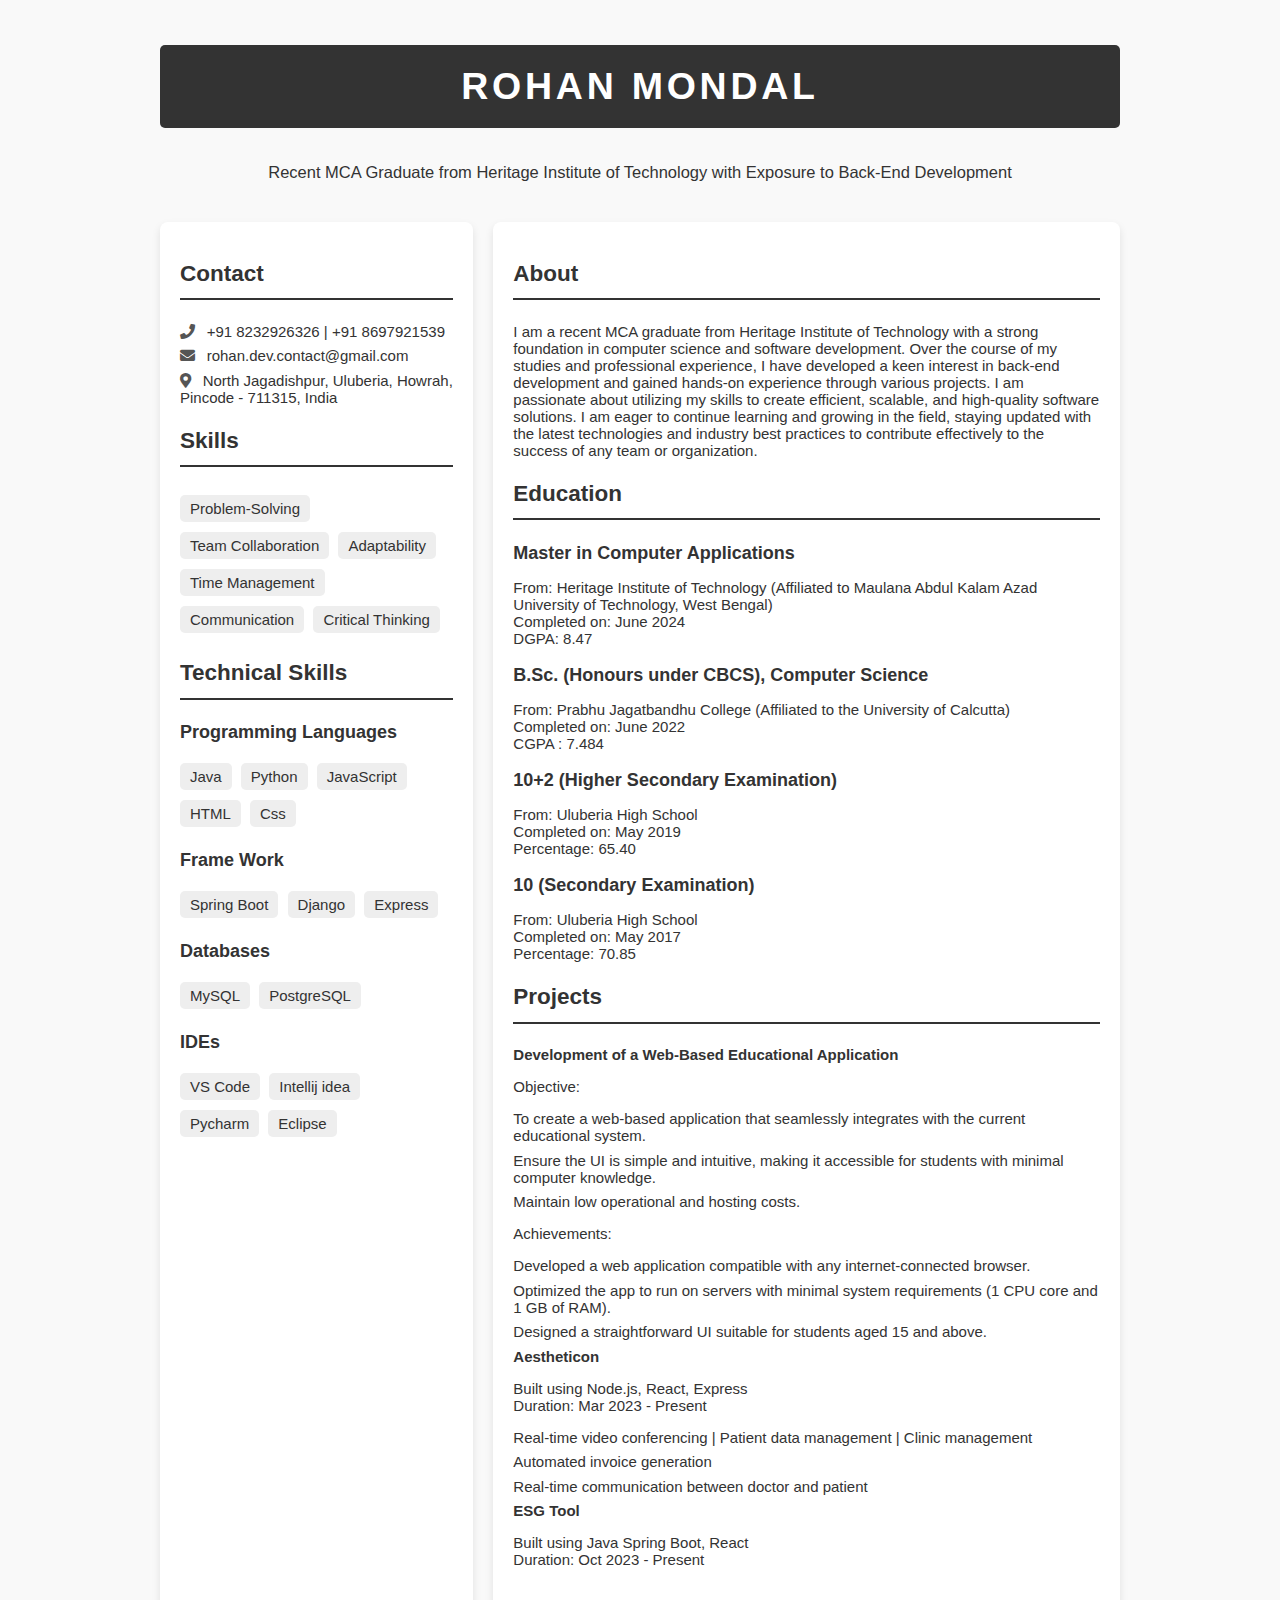
==== index2.html @ a6389d09 "v2.1" ====
<!DOCTYPE html>
<html lang="en">
  <head>
    <meta charset="UTF-8" />
    <meta name="viewport" content="width=device-width, initial-scale=1.0" />
    <title>Rohan Mondal Resume</title>
    <link
      rel="stylesheet"
      href="https://cdnjs.cloudflare.com/ajax/libs/font-awesome/5.15.4/css/all.min.css"
    />
    <link rel="stylesheet" href="style2.css" />
  </head>
  <body>
    <header id="header">
      <div class="header-content">
        <h1>ROHAN MONDAL</h1>
        <p>
          Recent MCA Graduate from Heritage Institute of Technology with
          Exposure to Back-End Development
        </p>
      </div>
    </header>
    <main>
      <section id="mainLeft">
        <div class="section-content">
          <h2>Contact</h2>
          <ul>
            <li><i class="fa fa-phone"></i> +91 8232926326 | +91 8697921539</li>
            <li>
              <i class="fa fa-envelope"></i>
              <a href="mailto:rohan.dev.contact@gmail.com"
                >rohan.dev.contact@gmail.com</a
              >
            </li>
            <li>
              <i class="fa fa-map-marker-alt"></i> North Jagadishpur, Uluberia,
              Howrah, Pincode - 711315, India
            </li>
            <!-- <li>
              <i class="fab fa-github"></i>
              <a href="https://github.com/rohan-dev-contact"
                >rohan-dev-contact</a
              >
            </li>
            <li>
              <i class="fab fa-linkedin"></i>
              <a href="https://www.linkedin.com/in/rohan-mondal-104376256/"
                >LinkedIn - Rohan Mondal</a
              >
            </li> -->
          </ul>
        </div>
        <div class="section-content">
          <h2>Skills</h2>
          <ul class="skills">
            <li>Problem-Solving</li>
            <li>Team Collaboration</li>
            <li>Adaptability</li>
            <li>Time Management</li>
            <li>Communication</li>
            <li>Critical Thinking</li>
          </ul>
        </div>
        <div class="section-content">
          <h2>Technical Skills</h2>
          <h3>Programming Languages</h3>
          <ul class="skills">
            <li>Java</li>
            <li>Python</li>
            <li>JavaScript</li>
            <li>HTML</li>
            <li>Css</li>
          </ul>
          <h3>Frame Work</h3>
          <ul class="skills">
            <li>Spring Boot</li>
            <li>Django</li>
            <li>Express</li>
          </ul>
          <h3>Databases</h3>
          <ul class="skills">
            <li>MySQL</li>
            <li>PostgreSQL</li>
          </ul>
          <h3>IDEs</h3>
          <ul class="skills">
            <li>VS Code</li>
            <li>Intellij idea</li>
            <li>Pycharm</li>
            <li>Eclipse</li>
          </ul>
        </div>
      </section>
      <section id="mainRight">
        <div class="section-content">
          <h2>About</h2>
          <p>
            I am a recent MCA graduate from Heritage Institute of Technology
            with a strong foundation in computer science and software
            development. Over the course of my studies and professional
            experience, I have developed a keen interest in back-end development
            and gained hands-on experience through various projects. I am
            passionate about utilizing my skills to create efficient, scalable,
            and high-quality software solutions. I am eager to continue learning
            and growing in the field, staying updated with the latest
            technologies and industry best practices to contribute effectively
            to the success of any team or organization.
          </p>
        </div>
        <div class="section-content">
          <h2>Education</h2>
          <ul>
            <li>
              <h3>Master in Computer Applications</h3>
              <p>
                From: Heritage Institute of Technology (Affiliated to Maulana Abdul
                Kalam Azad University of Technology, West Bengal) <br />
                Completed on: June 2024 <br />
                DGPA: 8.47
              </p>
            </li>
            <li>
              <h3>B.Sc. (Honours under CBCS), Computer Science</h3>
              <p>
                From: Prabhu Jagatbandhu College (Affiliated to the University of
                Calcutta) <br />
                Completed on: June 2022 <br />
                CGPA : 7.484
              </p>
            </li>
            <li>
              <h3>10+2 (Higher Secondary Examination)</h3>
              <p>
                From: Uluberia High School <br />
                Completed on: May 2019<br />
                Percentage: 65.40
              </p>
            </li>
            <li>
              <h3>10 (Secondary Examination)</h3>
              <p>
                From: Uluberia High School <br />
                Completed on: May 2017<br />
                Percentage: 70.85
              </p>
            </li>
          </ul>
        </div>
        <div class="section-content">
          <h2>Projects</h2>
          <ul>
            <li>
              <strong>Development of a Web-Based Educational Application</strong>
              <p>Objective:</p>
              <ul>
                <li>To create a web-based application that seamlessly integrates with the current educational system.</li>
                <li>Ensure the UI is simple and intuitive, making it accessible for students with minimal computer knowledge.</li>
                <li>Maintain low operational and hosting costs.</li>
              </ul>
              <p>Achievements:</p>
              <ul>
                <li>Developed a web application compatible with any internet-connected browser.</li>
                <li>Optimized the app to run on servers with minimal system requirements (1 CPU core and 1 GB of RAM).</li>
                <li>Designed a straightforward UI suitable for students aged 15 and above.</li>
              </ul>
            </li>
            
            <li>
              <strong>Aestheticon</strong>
              <p>
                Built using Node.js, React, Express <br />
                Duration: Mar 2023 - Present
              </p>
              <ul>
                <li>
                  Real-time video conferencing | Patient data management | Clinic management
                </li>
                <li>Automated invoice generation</li>
                <li>Real-time communication between doctor and patient</li>
              </ul>
            </li>
            <li>
              <strong>ESG Tool</strong>
              <p>
                Built using Java Spring Boot, React <br />
                Duration: Oct 2023 - Present
              </p>
            </li>
          </ul>
        </div>
        
      </section>
    </main>
  </body>
</html>
---- style2.css ----
body {
    font-family: 'Segoe UI', Tahoma, Geneva, Verdana, sans-serif;
    font-size: 15px;
    max-width: 960px;
    margin: auto;
    padding: 20px;
    background-color: #f9f9f9;
    color: #333;
}

h1 {
    font-size: 2.5em;
    letter-spacing: 0.1em;
    padding-top: 1em;
    padding-bottom: 0.5em;
    text-align: center;
    background-color: #333;
    color: #fff;
    padding: 20px;
    border-radius: 5px;
}

header p {
    text-align: center;
    font-size: 1.1em;
    margin: 0;
    padding: 10px 0;
}

main {
    display: grid;
    grid-template-columns: 1fr 2fr;
    gap: 20px;
    margin-top: 2em;
}

section {
    background: #fff;
    border-radius: 8px;
    padding: 20px;
    box-shadow: 0 4px 8px rgba(0, 0, 0, 0.1);
}

section h2 {
    font-size: 1.5em;
    border-bottom: 2px solid #333;
    padding-bottom: 0.5em;
    margin-bottom: 1em;
}

h3 {
    font-size: 1.2em;
    color: #333;
    margin-bottom: 0.5em;
}

h4 {
    font-size: 1em;
    color: #666;
    margin-bottom: 0.5em;
}

ul {
    list-style: none;
    padding: 0;
}

ul li {
    margin: 0.5em 0;
}

.skills li {
    display: inline-block;
    background-color: #eee;
    padding: 5px 10px;
    border-radius: 5px;
    margin: 5px 5px 5px 0;
}

a {
    color: #333;
    text-decoration: none;
}

a:hover {
    color: #000;
}

i {
    margin-right: 0.5em;
    color: #555;
}

.section-content {
    margin-bottom: 1.5em;
}

.projects ul {
    margin-top: 0.5em;
}

@media screen and (max-width: 600px) {
    main {
        display: block;
    }

    header h1 {
        font-size: 2em;
    }

    section {
        margin-bottom: 20px;
    }
}
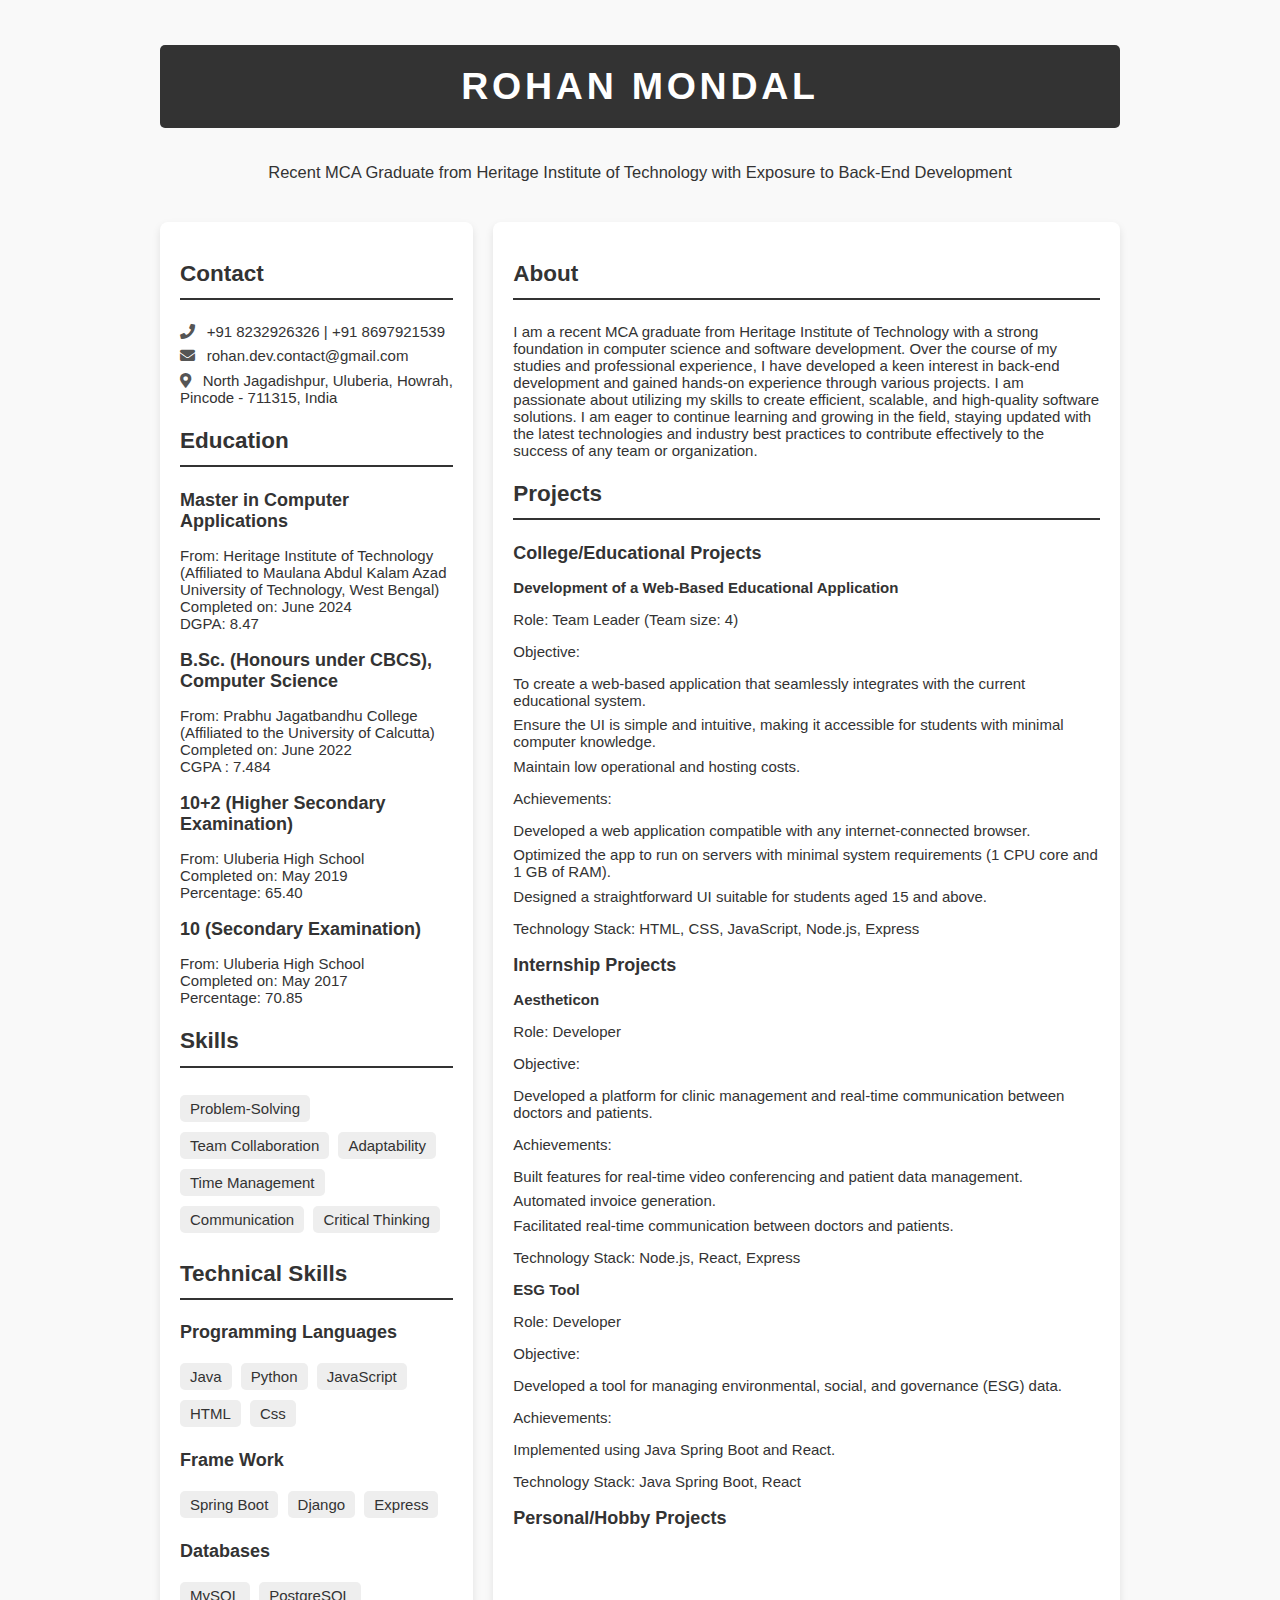
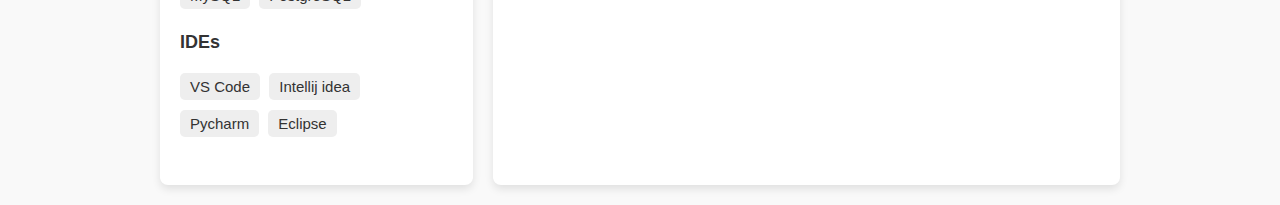
==== commit 4160d35f: "v2.2" ====
--- a/index2.html
+++ b/index2.html
@@ -51,6 +51,45 @@
           </ul>
         </div>
         <div class="section-content">
+          <h2>Education</h2>
+          <ul>
+            <li>
+              <h3>Master in Computer Applications</h3>
+              <p>
+                From: Heritage Institute of Technology (Affiliated to Maulana Abdul
+                Kalam Azad University of Technology, West Bengal) <br />
+                Completed on: June 2024 <br />
+                DGPA: 8.47
+              </p>
+            </li>
+            <li>
+              <h3>B.Sc. (Honours under CBCS), Computer Science</h3>
+              <p>
+                From: Prabhu Jagatbandhu College (Affiliated to the University of
+                Calcutta) <br />
+                Completed on: June 2022 <br />
+                CGPA : 7.484
+              </p>
+            </li>
+            <li>
+              <h3>10+2 (Higher Secondary Examination)</h3>
+              <p>
+                From: Uluberia High School <br />
+                Completed on: May 2019<br />
+                Percentage: 65.40
+              </p>
+            </li>
+            <li>
+              <h3>10 (Secondary Examination)</h3>
+              <p>
+                From: Uluberia High School <br />
+                Completed on: May 2017<br />
+                Percentage: 70.85
+              </p>
+            </li>
+          </ul>
+        </div>
+        <div class="section-content">
           <h2>Skills</h2>
           <ul class="skills">
             <li>Problem-Solving</li>
@@ -108,49 +147,12 @@
           </p>
         </div>
         <div class="section-content">
-          <h2>Education</h2>
-          <ul>
-            <li>
-              <h3>Master in Computer Applications</h3>
-              <p>
-                From: Heritage Institute of Technology (Affiliated to Maulana Abdul
-                Kalam Azad University of Technology, West Bengal) <br />
-                Completed on: June 2024 <br />
-                DGPA: 8.47
-              </p>
-            </li>
-            <li>
-              <h3>B.Sc. (Honours under CBCS), Computer Science</h3>
-              <p>
-                From: Prabhu Jagatbandhu College (Affiliated to the University of
-                Calcutta) <br />
-                Completed on: June 2022 <br />
-                CGPA : 7.484
-              </p>
-            </li>
-            <li>
-              <h3>10+2 (Higher Secondary Examination)</h3>
-              <p>
-                From: Uluberia High School <br />
-                Completed on: May 2019<br />
-                Percentage: 65.40
-              </p>
-            </li>
-            <li>
-              <h3>10 (Secondary Examination)</h3>
-              <p>
-                From: Uluberia High School <br />
-                Completed on: May 2017<br />
-                Percentage: 70.85
-              </p>
-            </li>
-          </ul>
-        </div>
-        <div class="section-content">
           <h2>Projects</h2>
+          <h3>College/Educational Projects</h3>
           <ul>
             <li>
               <strong>Development of a Web-Based Educational Application</strong>
+              <p>Role: Team Leader (Team size: 4)</p>
               <p>Objective:</p>
               <ul>
                 <li>To create a web-based application that seamlessly integrates with the current educational system.</li>
@@ -163,31 +165,49 @@
                 <li>Optimized the app to run on servers with minimal system requirements (1 CPU core and 1 GB of RAM).</li>
                 <li>Designed a straightforward UI suitable for students aged 15 and above.</li>
               </ul>
-            </li>
-            
+              <p>Technology Stack: HTML, CSS, JavaScript, Node.js, Express</p>
+            </li>
+          </ul>
+        
+          <h3>Internship Projects</h3>
+          <ul>
             <li>
               <strong>Aestheticon</strong>
-              <p>
-                Built using Node.js, React, Express <br />
-                Duration: Mar 2023 - Present
-              </p>
-              <ul>
-                <li>
-                  Real-time video conferencing | Patient data management | Clinic management
-                </li>
-                <li>Automated invoice generation</li>
-                <li>Real-time communication between doctor and patient</li>
-              </ul>
+              <p>Role: Developer</p>
+              <p>Objective:</p>
+              <ul>
+                <li>Developed a platform for clinic management and real-time communication between doctors and patients.</li>
+              </ul>
+              <p>Achievements:</p>
+              <ul>
+                <li>Built features for real-time video conferencing and patient data management.</li>
+                <li>Automated invoice generation.</li>
+                <li>Facilitated real-time communication between doctors and patients.</li>
+              </ul>
+              <p>Technology Stack: Node.js, React, Express</p>
             </li>
             <li>
               <strong>ESG Tool</strong>
-              <p>
-                Built using Java Spring Boot, React <br />
-                Duration: Oct 2023 - Present
-              </p>
-            </li>
-          </ul>
-        </div>
+              <p>Role: Developer</p>
+              <p>Objective:</p>
+              <ul>
+                <li>Developed a tool for managing environmental, social, and governance (ESG) data.</li>
+              </ul>
+              <p>Achievements:</p>
+              <ul>
+                <li>Implemented using Java Spring Boot and React.</li>
+              </ul>
+              <p>Technology Stack: Java Spring Boot, React</p>
+            </li>
+          </ul>
+        
+          <h3>Personal/Hobby Projects</h3>
+          <ul>
+            <!-- Add your personal/hobby projects here -->
+          </ul>
+        </div>
+        
+        
         
       </section>
     </main>
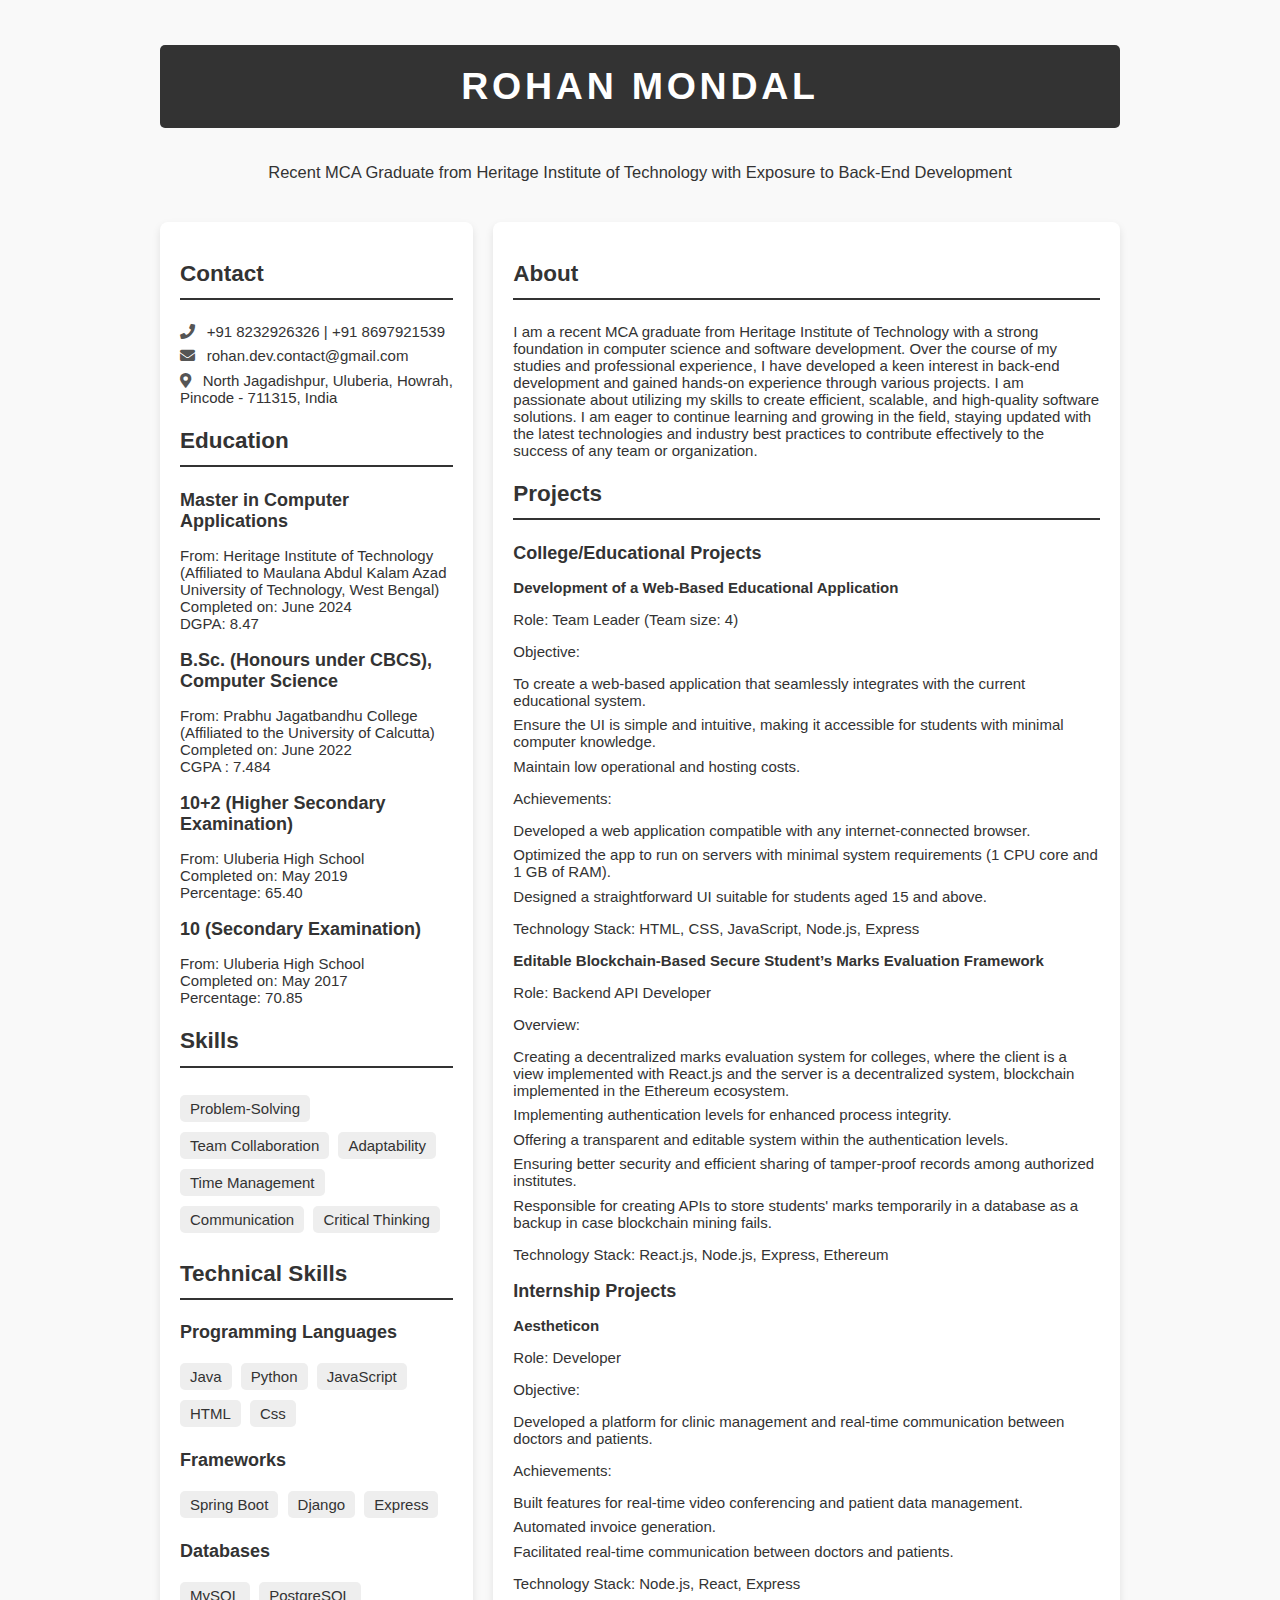
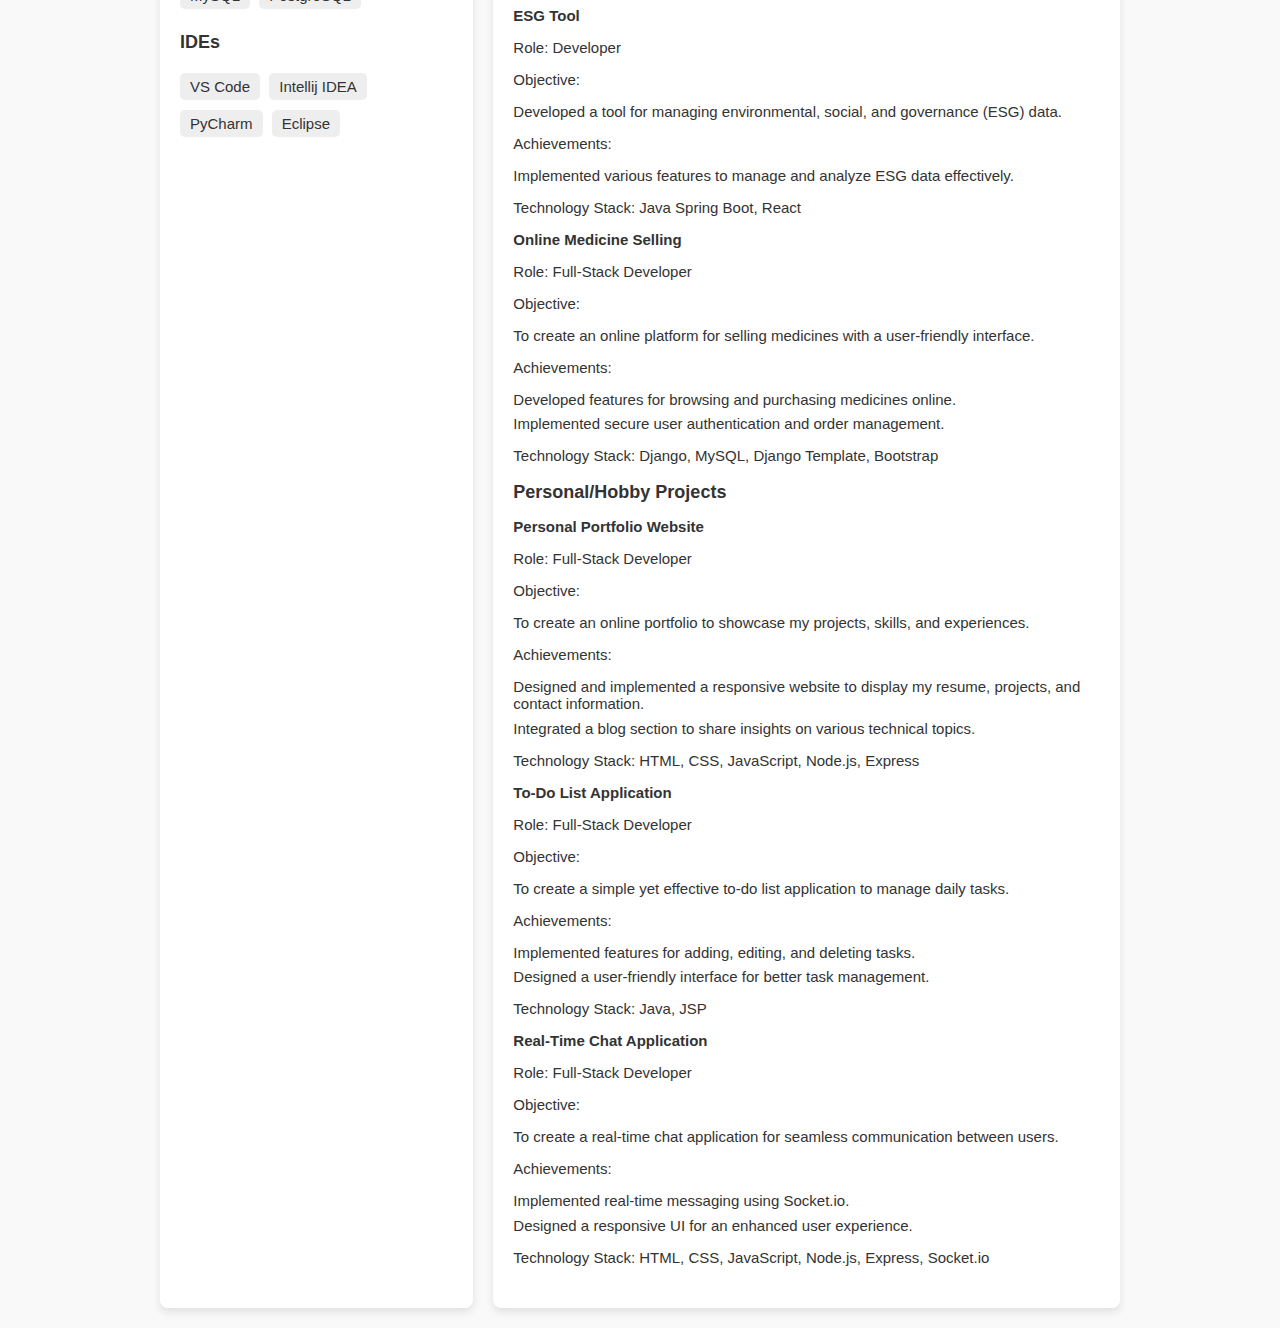
==== commit eb165895: "v2.3" ====
--- a/index2.html
+++ b/index2.html
@@ -36,18 +36,6 @@
               <i class="fa fa-map-marker-alt"></i> North Jagadishpur, Uluberia,
               Howrah, Pincode - 711315, India
             </li>
-            <!-- <li>
-              <i class="fab fa-github"></i>
-              <a href="https://github.com/rohan-dev-contact"
-                >rohan-dev-contact</a
-              >
-            </li>
-            <li>
-              <i class="fab fa-linkedin"></i>
-              <a href="https://www.linkedin.com/in/rohan-mondal-104376256/"
-                >LinkedIn - Rohan Mondal</a
-              >
-            </li> -->
           </ul>
         </div>
         <div class="section-content">
@@ -110,7 +98,7 @@
             <li>HTML</li>
             <li>Css</li>
           </ul>
-          <h3>Frame Work</h3>
+          <h3>Frameworks</h3>
           <ul class="skills">
             <li>Spring Boot</li>
             <li>Django</li>
@@ -124,8 +112,8 @@
           <h3>IDEs</h3>
           <ul class="skills">
             <li>VS Code</li>
-            <li>Intellij idea</li>
-            <li>Pycharm</li>
+            <li>Intellij IDEA</li>
+            <li>PyCharm</li>
             <li>Eclipse</li>
           </ul>
         </div>
@@ -167,6 +155,19 @@
               </ul>
               <p>Technology Stack: HTML, CSS, JavaScript, Node.js, Express</p>
             </li>
+            <li>
+              <strong>Editable Blockchain-Based Secure Student’s Marks Evaluation Framework</strong>
+              <p>Role: Backend API Developer</p>
+              <p>Overview:</p>
+              <ul>
+                <li>Creating a decentralized marks evaluation system for colleges, where the client is a view implemented with React.js and the server is a decentralized system, blockchain implemented in the Ethereum ecosystem.</li>
+                <li>Implementing authentication levels for enhanced process integrity.</li>
+                <li>Offering a transparent and editable system within the authentication levels.</li>
+                <li>Ensuring better security and efficient sharing of tamper-proof records among authorized institutes.</li>
+                <li>Responsible for creating APIs to store students' marks temporarily in a database as a backup in case blockchain mining fails.</li>
+              </ul>
+              <p>Technology Stack: React.js, Node.js, Express, Ethereum</p>
+            </li>
           </ul>
         
           <h3>Internship Projects</h3>
@@ -195,20 +196,73 @@
               </ul>
               <p>Achievements:</p>
               <ul>
-                <li>Implemented using Java Spring Boot and React.</li>
+                <li>Implemented various features to manage and analyze ESG data effectively.</li>
               </ul>
               <p>Technology Stack: Java Spring Boot, React</p>
+            </li>
+
+            <li>
+              <strong>Online Medicine Selling</strong>
+              <p>Role: Full-Stack Developer</p>
+              <p>Objective:</p>
+              <ul>
+                <li>To create an online platform for selling medicines with a user-friendly interface.</li>
+              </ul>
+              <p>Achievements:</p>
+              <ul>
+                <li>Developed features for browsing and purchasing medicines online.</li>
+                <li>Implemented secure user authentication and order management.</li>
+              </ul>
+              <p>Technology Stack: Django, MySQL, Django Template, Bootstrap</p>
             </li>
           </ul>
         
           <h3>Personal/Hobby Projects</h3>
           <ul>
-            <!-- Add your personal/hobby projects here -->
-          </ul>
-        </div>
-        
-        
-        
+            <li>
+              <strong>Personal Portfolio Website</strong>
+              <p>Role: Full-Stack Developer</p>
+              <p>Objective:</p>
+              <ul>
+                <li>To create an online portfolio to showcase my projects, skills, and experiences.</li>
+              </ul>
+              <p>Achievements:</p>
+              <ul>
+                <li>Designed and implemented a responsive website to display my resume, projects, and contact information.</li>
+                <li>Integrated a blog section to share insights on various technical topics.</li>
+              </ul>
+              <p>Technology Stack: HTML, CSS, JavaScript, Node.js, Express</p>
+            </li>
+            <li>
+              <strong>To-Do List Application</strong>
+              <p>Role: Full-Stack Developer</p>
+              <p>Objective:</p>
+              <ul>
+                <li>To create a simple yet effective to-do list application to manage daily tasks.</li>
+              </ul>
+              <p>Achievements:</p>
+              <ul>
+                <li>Implemented features for adding, editing, and deleting tasks.</li>
+                <li>Designed a user-friendly interface for better task management.</li>
+              </ul>
+              <p>Technology Stack: Java, JSP</p>
+            </li>
+            <li>
+              <strong>Real-Time Chat Application</strong>
+              <p>Role: Full-Stack Developer</p>
+              <p>Objective:</p>
+              <ul>
+                <li>To create a real-time chat application for seamless communication between users.</li>
+              </ul>
+              <p>Achievements:</p>
+              <ul>
+                <li>Implemented real-time messaging using Socket.io.</li>
+                <li>Designed a responsive UI for an enhanced user experience.</li>
+              </ul>
+              <p>Technology Stack: HTML, CSS, JavaScript, Node.js, Express, Socket.io</p>
+            </li>
+          </ul>
+        </div>
       </section>
     </main>
   </body>
